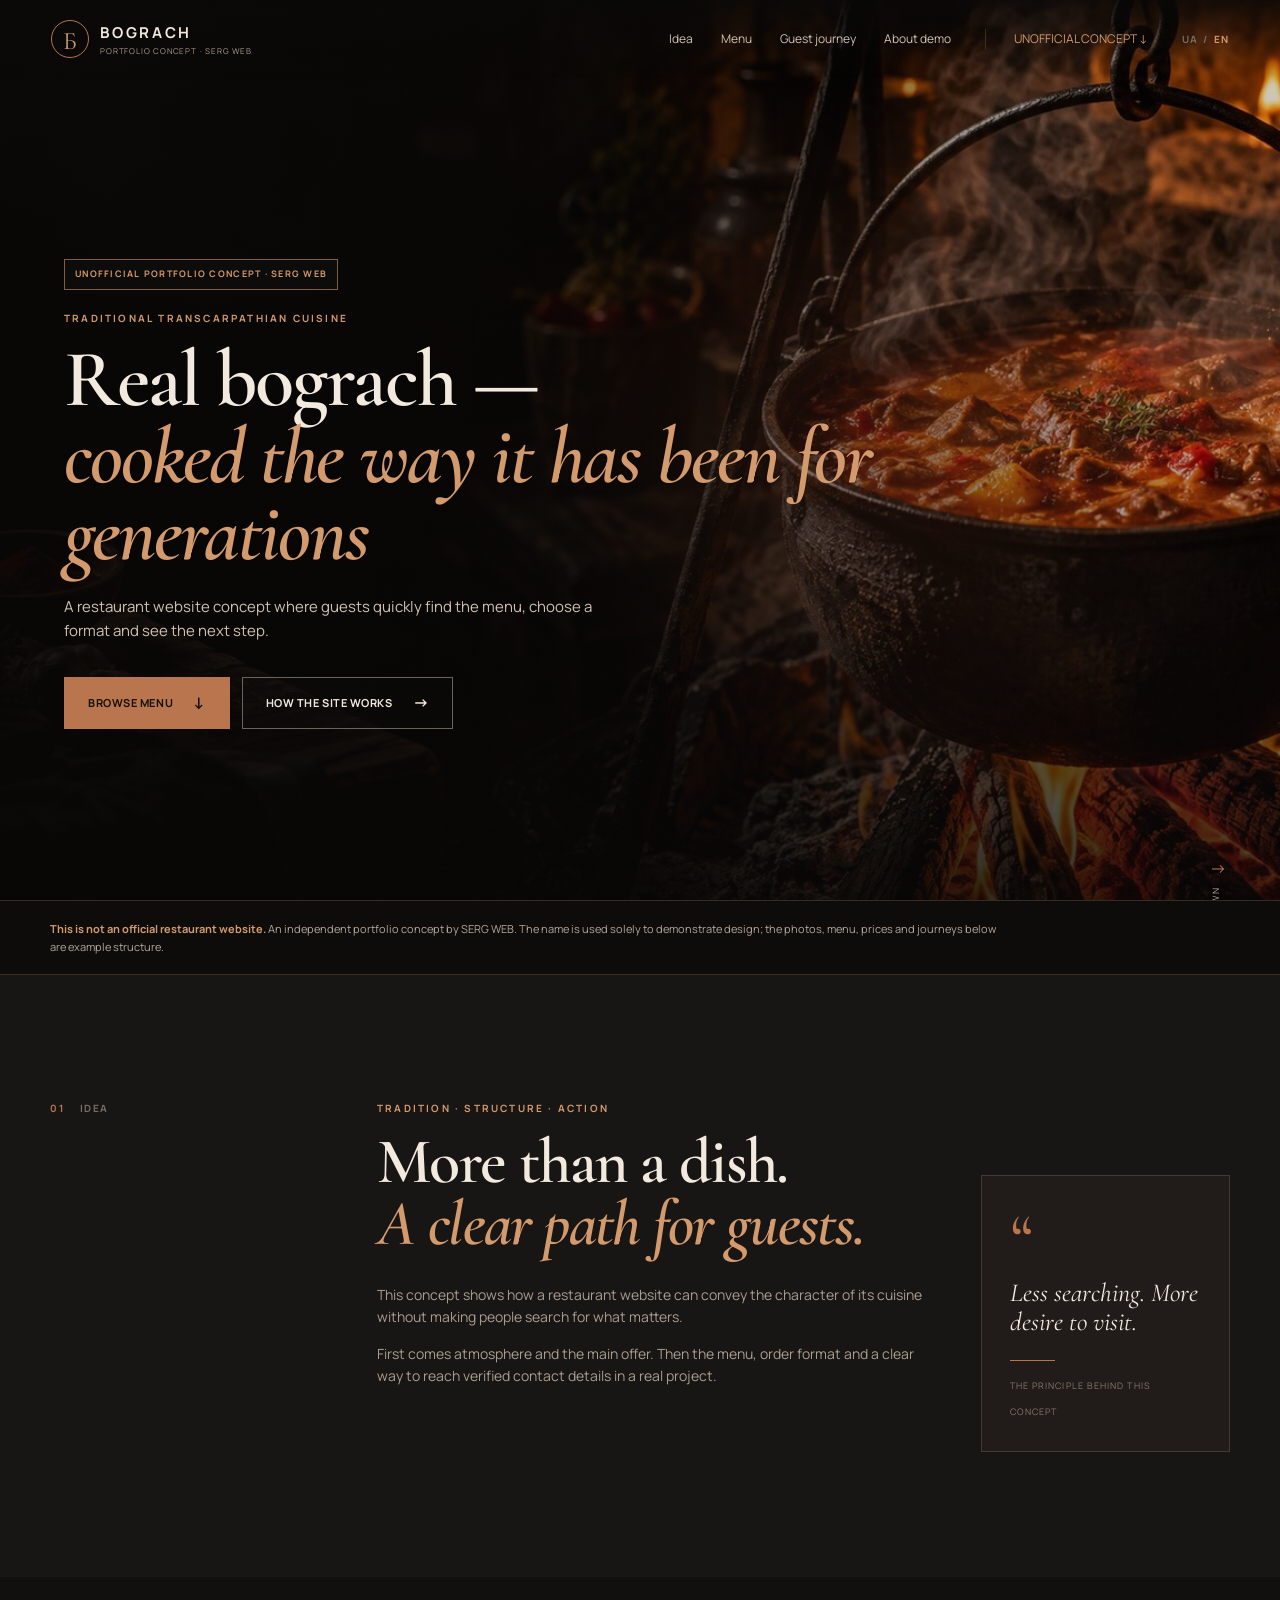
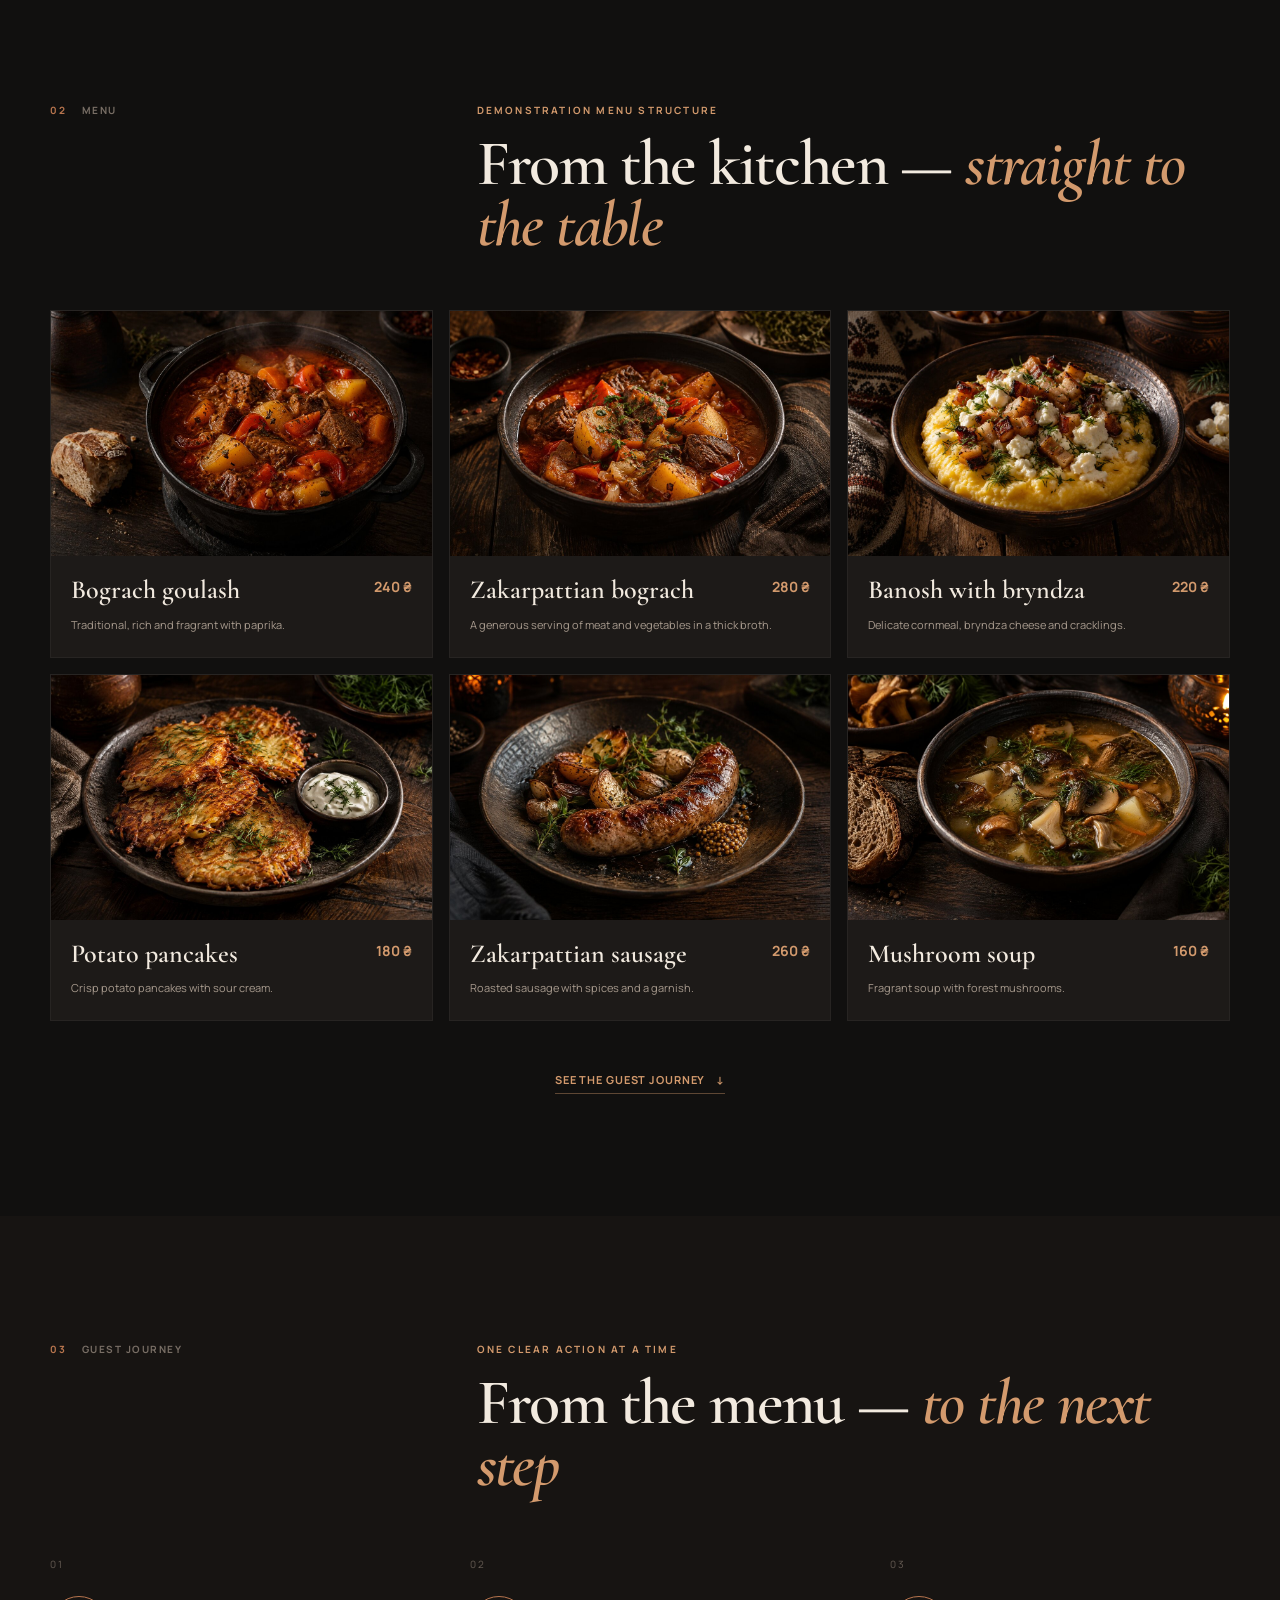
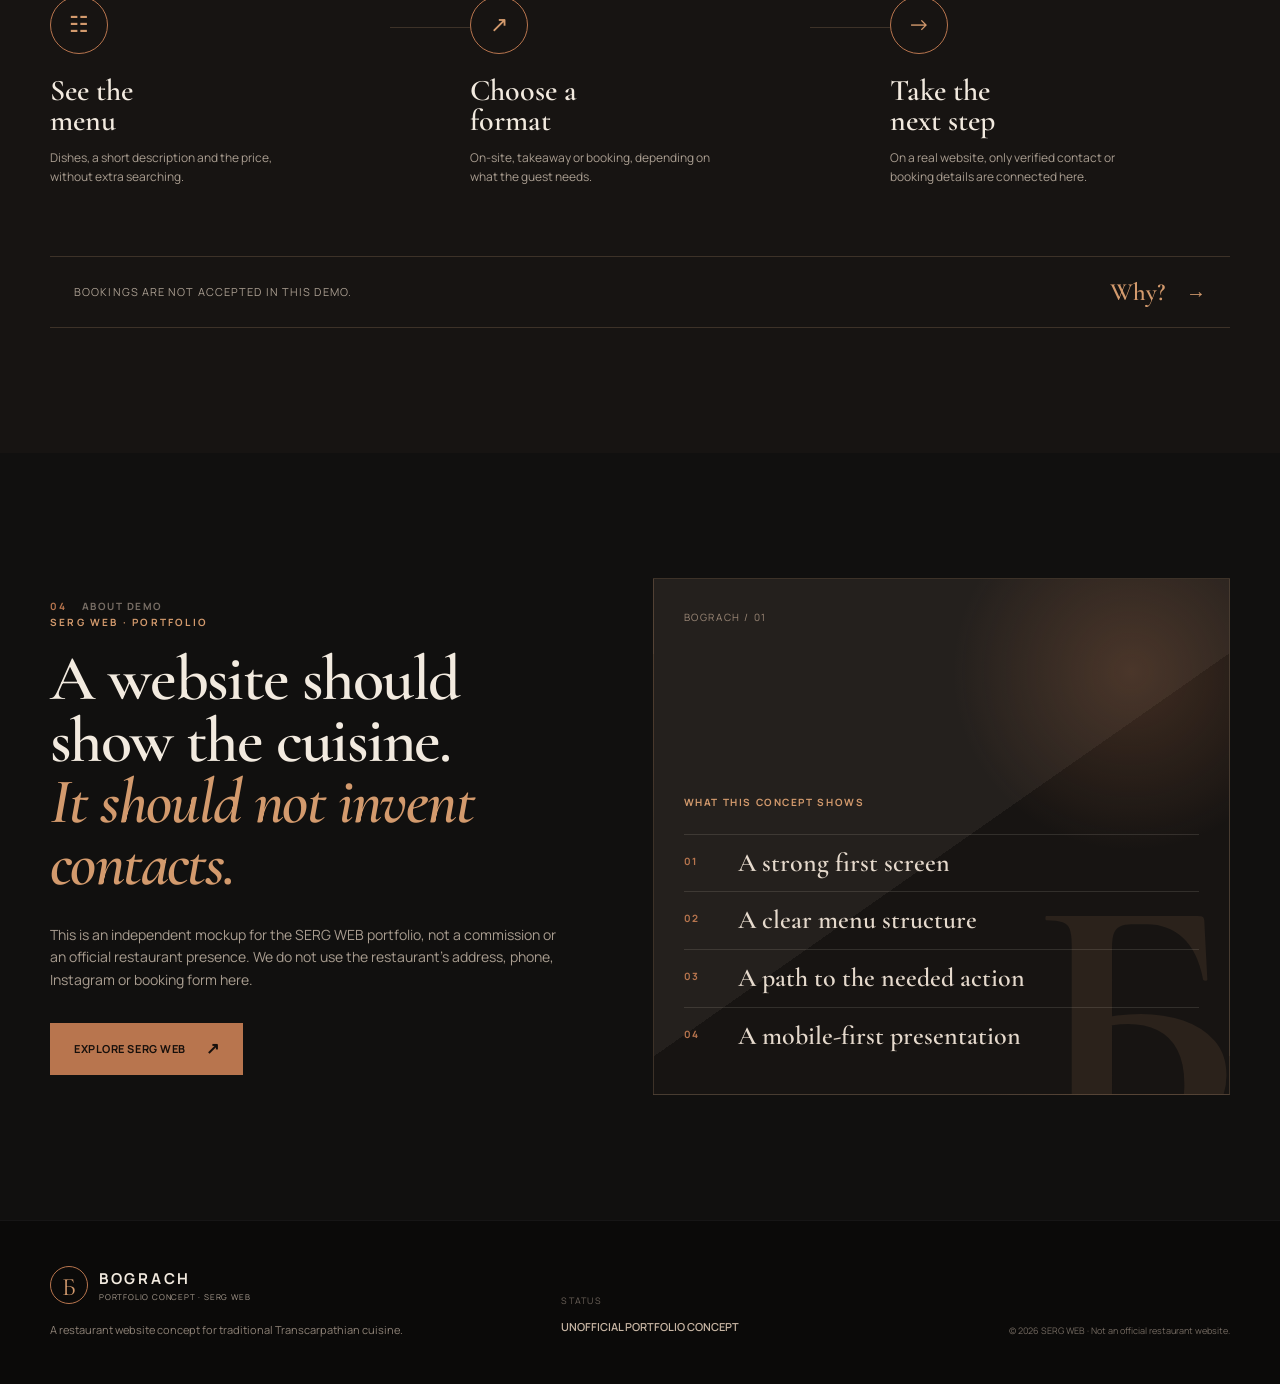
==== en.html @ 455247c4 "Add English language version" ====
<!DOCTYPE html>
<html lang="en">
<head>
  <meta charset="UTF-8">
  <meta name="viewport" content="width=device-width, initial-scale=1.0">
  <meta name="description" content="Bograch is an unofficial SERG WEB portfolio concept for a traditional Transcarpathian restaurant website.">
  <meta name="theme-color" content="#11100f">
  <title>Bograch — portfolio concept · SERG WEB</title>
  <link rel="alternate" hreflang="uk" href="https://karasevsergey93-tech.github.io/bograch-restaurant/">
  <link rel="alternate" hreflang="en" href="https://karasevsergey93-tech.github.io/bograch-restaurant/en.html">
  <link rel="preconnect" href="https://fonts.googleapis.com">
  <link rel="preconnect" href="https://fonts.gstatic.com" crossorigin>
  <link href="https://fonts.googleapis.com/css2?family=Cormorant+Garamond:ital,wght@0,500;0,600;0,700;1,600;1,700&family=Manrope:wght@400;500;600;700&display=swap" rel="stylesheet">
  <link rel="stylesheet" href="style.css">
</head>
<body>
  <header class="site-header">
    <a class="logo" href="#hero" aria-label="Bograch — back to the top">
      <span class="logo-mark">Б</span>
      <span>
        <strong>BOGRACH</strong>
        <small>Portfolio concept · SERG WEB</small>
      </span>
    </a>

    <nav class="nav" id="site-nav" aria-label="Concept navigation">
      <a href="#idea">Idea</a>
      <a href="#menu">Menu</a>
      <a href="#journey">Guest journey</a>
      <a href="#concept">About demo</a>
    </nav>

    <a class="header-link" href="#concept">UNOFFICIAL CONCEPT ↓</a>
    <div class="lang-switch" aria-label="Language selection">
      <a href="./index.html" lang="uk">UA</a><span aria-hidden="true">/</span><a href="./en.html" lang="en" aria-current="page">EN</a>
    </div>
    <button class="menu-toggle" type="button" aria-label="Open menu" aria-expanded="false" aria-controls="site-nav">
      <span></span><span></span>
    </button>
  </header>

  <main>
    <section class="hero" id="hero">
      <img class="hero-bg" src="./assets/bograch-hero-v2.jpg" alt="" aria-hidden="true">
      <div class="hero-overlay"></div>
      <div class="hero-content reveal">
        <p class="concept-kicker">UNOFFICIAL PORTFOLIO CONCEPT · SERG WEB</p>
        <p class="eyebrow">TRADITIONAL TRANSCARPATHIAN CUISINE</p>
        <h1>Real bograch —<br><em>cooked the way it has been for generations</em></h1>
        <p class="hero-text">A restaurant website concept where guests quickly find the menu, choose a format and see the next step.</p>
        <div class="hero-actions">
          <a class="btn btn-primary" href="#menu">Browse menu <span>↓</span></a>
          <a class="btn btn-outline" href="#journey">How the site works <span>→</span></a>
        </div>
      </div>
      <a class="scroll-down" href="#idea" aria-label="Go to the concept idea">
        <span>Scroll down</span><i>↓</i>
      </a>
    </section>

    <section class="disclosure" aria-label="Important notice">
      <div class="container">
        <p><strong>This is not an official restaurant website.</strong> An independent portfolio concept by SERG WEB. The name is used solely to demonstrate design; the photos, menu, prices and journeys below are example structure.</p>
      </div>
    </section>

    <section class="about section" id="idea">
      <div class="container about-grid">
        <div class="section-label reveal">01 <span>Idea</span></div>
        <div class="about-copy reveal">
          <p class="eyebrow">TRADITION · STRUCTURE · ACTION</p>
          <h2>More than a dish.<br><em>A clear path for guests.</em></h2>
          <p>This concept shows how a restaurant website can convey the character of its cuisine without making people search for what matters.</p>
          <p>First comes atmosphere and the main offer. Then the menu, order format and a clear way to reach verified contact details in a real project.</p>
        </div>
        <aside class="about-card reveal">
          <span class="quote-mark">“</span>
          <p>Less searching. More desire to visit.</p>
          <span class="card-line"></span>
          <small>The principle behind this concept</small>
        </aside>
      </div>
    </section>

    <section class="menu-section section" id="menu">
      <div class="container">
        <div class="section-heading reveal">
          <div class="section-label">02 <span>Menu</span></div>
          <div>
            <p class="eyebrow">DEMONSTRATION MENU STRUCTURE</p>
            <h2>From the kitchen — <em>straight to the table</em></h2>
          </div>
        </div>

        <div class="menu-grid">
          <article class="menu-card reveal">
            <div class="dish-image"><img src="./assets/menu-bograch-goulash.jpg" alt="Illustrative photo of bograch goulash" loading="lazy"></div>
            <div class="dish-info"><h3>Bograch goulash</h3><strong>240 ₴</strong><p>Traditional, rich and fragrant with paprika.</p></div>
          </article>
          <article class="menu-card reveal">
            <div class="dish-image"><img src="./assets/menu-bograch-zakarpattia.jpg" alt="Illustrative photo of Zakarpattian bograch" loading="lazy"></div>
            <div class="dish-info"><h3>Zakarpattian bograch</h3><strong>280 ₴</strong><p>A generous serving of meat and vegetables in a thick broth.</p></div>
          </article>
          <article class="menu-card reveal">
            <div class="dish-image"><img src="./assets/menu-banosh-brynza.jpg" alt="Illustrative photo of banosh with bryndza" loading="lazy"></div>
            <div class="dish-info"><h3>Banosh with bryndza</h3><strong>220 ₴</strong><p>Delicate cornmeal, bryndza cheese and cracklings.</p></div>
          </article>
          <article class="menu-card reveal">
            <div class="dish-image"><img src="./assets/menu-deruny.jpg" alt="Illustrative photo of potato pancakes with sour cream" loading="lazy"></div>
            <div class="dish-info"><h3>Potato pancakes</h3><strong>180 ₴</strong><p>Crisp potato pancakes with sour cream.</p></div>
          </article>
          <article class="menu-card reveal">
            <div class="dish-image"><img src="./assets/menu-zakarpattia-sausage.jpg" alt="Illustrative photo of Zakarpattian sausage" loading="lazy"></div>
            <div class="dish-info"><h3>Zakarpattian sausage</h3><strong>260 ₴</strong><p>Roasted sausage with spices and a garnish.</p></div>
          </article>
          <article class="menu-card reveal">
            <div class="dish-image"><img src="./assets/menu-mushroom-soup.jpg" alt="Illustrative photo of mushroom soup" loading="lazy"></div>
            <div class="dish-info"><h3>Mushroom soup</h3><strong>160 ₴</strong><p>Fragrant soup with forest mushrooms.</p></div>
          </article>
        </div>

        <div class="center-action reveal">
          <a class="text-link" href="#journey">See the guest journey <span>↓</span></a>
        </div>
      </div>
    </section>

    <section class="journey section" id="journey">
      <div class="container">
        <div class="section-heading reveal">
          <div class="section-label">03 <span>Guest journey</span></div>
          <div>
            <p class="eyebrow">ONE CLEAR ACTION AT A TIME</p>
            <h2>From the menu — <em>to the next step</em></h2>
          </div>
        </div>

        <div class="timeline">
          <article class="timeline-step reveal">
            <span class="step-number">01</span>
            <div class="step-icon">☷</div>
            <h3>See the<br>menu</h3>
            <p>Dishes, a short description and the price, without extra searching.</p>
          </article>
          <div class="timeline-line"></div>
          <article class="timeline-step reveal">
            <span class="step-number">02</span>
            <div class="step-icon">↗︎</div>
            <h3>Choose a<br>format</h3>
            <p>On-site, takeaway or booking, depending on what the guest needs.</p>
          </article>
          <div class="timeline-line"></div>
          <article class="timeline-step reveal">
            <span class="step-number">03</span>
            <div class="step-icon">→</div>
            <h3>Take the<br>next step</h3>
            <p>On a real website, only verified contact or booking details are connected here.</p>
          </article>
        </div>

        <div class="journey-note reveal">
          <span>Bookings are not accepted in this demo.</span>
          <a href="#concept">Why? <b>→</b></a>
        </div>
      </div>
    </section>

    <section class="concept section" id="concept">
      <div class="container concept-grid">
        <div class="concept-info reveal">
          <div class="section-label">04 <span>About demo</span></div>
          <p class="eyebrow">SERG WEB · PORTFOLIO</p>
          <h2>A website should show the cuisine.<br><em>It should not invent contacts.</em></h2>
          <p>This is an independent mockup for the SERG WEB portfolio, not a commission or an official restaurant presence. We do not use the restaurant's address, phone, Instagram or booking form here.</p>
          <a class="btn btn-primary" href="https://karasevsergey93-tech.github.io/SERG-WEB/v2/" target="_blank" rel="noopener noreferrer">Explore SERG WEB <span>↗︎</span></a>
        </div>

        <div class="concept-panel reveal" aria-label="What this concept shows">
          <span class="panel-index">BOGRACH / 01</span>
          <div class="panel-content">
            <p>WHAT THIS CONCEPT SHOWS</p>
            <ul>
              <li><span>01</span> A strong first screen</li>
              <li><span>02</span> A clear menu structure</li>
              <li><span>03</span> A path to the needed action</li>
              <li><span>04</span> A mobile-first presentation</li>
            </ul>
          </div>
          <span class="panel-mark">Б</span>
        </div>
      </div>
    </section>
  </main>

  <footer class="footer">
    <div class="container footer-grid">
      <div class="footer-brand">
        <a class="logo" href="#hero" aria-label="Bograch — back to the top">
          <span class="logo-mark">Б</span>
          <span><strong>BOGRACH</strong><small>Portfolio concept · SERG WEB</small></span>
        </a>
        <p>A restaurant website concept for traditional Transcarpathian cuisine.</p>
      </div>
      <div class="footer-note">
        <span>STATUS</span>
        <strong>UNOFFICIAL PORTFOLIO CONCEPT</strong>
      </div>
      <div class="footer-copy">© 2026 SERG WEB · Not an official restaurant website.</div>
    </div>
  </footer>

  <script src="script.js"></script>
</body>
</html>
---- style.css ----
:root {
  --bg: #11100f;
  --bg-soft: #181614;
  --card: #1d1a18;
  --text: #f2eadf;
  --muted: #a99d90;
  --copper: #b8754e;
  --copper-light: #d39a6d;
  --line: rgba(214, 169, 132, .20);
  --max: 1180px;
}

* { box-sizing: border-box; margin: 0; padding: 0; }
html { scroll-behavior: smooth; }
body { background: var(--bg); color: var(--text); font-family: "Manrope", sans-serif; line-height: 1.6; overflow-x: hidden; }
a { color: inherit; text-decoration: none; }
a:focus-visible, button:focus-visible { outline: 2px solid var(--copper-light); outline-offset: 4px; }
img { max-width: 100%; display: block; }
button { font: inherit; }
.container { width: min(var(--max), calc(100% - 48px)); margin-inline: auto; }

.site-header {
  position: fixed; z-index: 100; inset: 0 0 auto; width: 100%;
  padding: 20px 4vw; display: flex; align-items: center; gap: 34px;
  background: linear-gradient(to bottom, rgba(10,9,8,.86), transparent);
  transition: background .28s ease, padding .28s ease, backdrop-filter .28s ease;
}
.site-header.scrolled { background: rgba(15,14,13,.94); backdrop-filter: blur(12px); padding-block: 14px; }
.logo { display: inline-flex; align-items: center; gap: 11px; }
.logo-mark {
  width: 38px; height: 38px; display: grid; place-items: center; flex: 0 0 auto;
  border: 1px solid var(--copper); color: var(--copper-light);
  font-family: "Cormorant Garamond", serif; font-size: 25px; border-radius: 50%;
}
.logo strong { display: block; font-size: 15px; letter-spacing: .18em; }
.logo small { display: block; color: var(--muted); font-size: 8px; letter-spacing: .1em; text-transform: uppercase; }
.nav { display: flex; gap: 28px; margin-left: auto; }
.nav a, .header-link { color: #cfc3b6; font-size: 12px; transition: color .25s ease; }
.header-link { border-left: 1px solid var(--line); padding-left: 28px; color: var(--copper-light); }
.lang-switch { display: flex; align-items: center; gap: 6px; color: #776d64; font-size: 10px; font-weight: 700; letter-spacing: .08em; }
.lang-switch a { color: inherit; transition: color .25s ease; }
.lang-switch a[aria-current="page"] { color: var(--copper-light); }
.menu-toggle { display: none; border: 0; background: transparent; width: 42px; height: 42px; }
.menu-toggle span { display: block; width: 24px; height: 1px; background: var(--text); margin: 6px auto; }

.hero { min-height: 100svh; position: relative; display: grid; place-items: center; overflow: hidden; isolation: isolate; }
.hero-bg { position: absolute; inset: 0; width: 100%; height: 100%; object-fit: cover; z-index: -3; }
.hero-overlay {
  position: absolute; inset: 0; z-index: -2;
  background:
    radial-gradient(circle at 70% 48%, rgba(115,55,32,.18), transparent 35%),
    linear-gradient(90deg, rgba(8,7,6,.90) 0%, rgba(8,7,6,.66) 44%, rgba(8,7,6,.19) 100%),
    linear-gradient(0deg, rgba(8,7,6,.74), transparent 50%);
}
.hero-content { width: min(950px, calc(100% - 48px)); margin-right: auto; margin-left: max(5vw, calc((100vw - var(--max))/2)); padding-top: 88px; }
.concept-kicker {
  width: fit-content; margin-bottom: 20px; padding: 7px 10px; border: 1px solid rgba(211,154,109,.58);
  color: var(--copper-light); background: rgba(17,16,15,.58); font-size: 9px; font-weight: 700;
  letter-spacing: .14em; text-transform: uppercase;
}
.eyebrow { color: var(--copper-light); font-size: 10px; font-weight: 700; letter-spacing: .22em; text-transform: uppercase; margin-bottom: 15px; }
h1, h2 { font-family: "Cormorant Garamond", serif; font-weight: 600; line-height: .96; letter-spacing: -.025em; }
h1 { font-size: clamp(54px, 6.3vw, 88px); max-width: 900px; }
h2 { font-size: clamp(46px, 5vw, 68px); }
em { color: var(--copper-light); font-style: italic; }
.hero-text { max-width: 540px; margin-top: 22px; color: #d0c1b1; font-size: 15px; }
.hero-actions { display: flex; flex-wrap: wrap; gap: 12px; margin-top: 34px; }
.btn {
  display: inline-flex; justify-content: center; align-items: center; gap: 20px; min-height: 52px; padding: 0 23px;
  border: 1px solid var(--copper); font-size: 11px; font-weight: 700; letter-spacing: .05em; text-transform: uppercase;
  transition: transform .28s ease, background .28s ease, color .28s ease, border-color .28s ease;
}
.btn span { font-size: 16px; }
.btn-primary { background: var(--copper); color: #17100c; }
.btn-outline { color: var(--text); border-color: rgba(242,234,223,.4); background: rgba(20,18,16,.2); }
.scroll-down {
  position: absolute; right: 5vw; bottom: 25px; display: flex; align-items: center; gap: 12px; color: #b8a69a;
  font-size: 9px; letter-spacing: .15em; text-transform: uppercase; transform: rotate(-90deg); transform-origin: right center;
}
.scroll-down i { font-style: normal; color: var(--copper); font-size: 17px; }

.disclosure { background: #0d0c0b; border-block: 1px solid var(--line); }
.disclosure p { max-width: 960px; padding: 19px 0; color: #b5a79a; font-size: 11px; }
.disclosure strong { color: var(--copper-light); }

.section { position: relative; padding: 125px 0; }
.section-label { color: var(--copper); font-size: 10px; font-weight: 700; letter-spacing: .15em; text-transform: uppercase; }
.section-label span { color: #786e65; margin-left: 12px; }
.about { background: var(--bg-soft); overflow: hidden; }
.about-grid { display: grid; grid-template-columns: 1fr 2fr .9fr; gap: 50px; align-items: start; }
.about-copy { max-width: 690px; }
.about-copy h2 { margin-bottom: 30px; }
.about-copy > p:not(.eyebrow), .concept-info > p:not(.eyebrow) { max-width: 620px; margin-bottom: 14px; color: var(--muted); font-size: 14px; }
.about-card { margin-top: 75px; min-height: 230px; padding: 28px; border: 1px solid var(--line); background: #211c19; }
.quote-mark { color: var(--copper); font: 70px/1 "Cormorant Garamond", serif; }
.about-card p { margin: 5px 0 24px; font: italic 26px/1.1 "Cormorant Garamond", serif; }
.card-line { display: block; width: 45px; height: 1px; margin-bottom: 10px; background: var(--copper); }
.about-card small { color: #85786d; font-size: 9px; letter-spacing: .12em; text-transform: uppercase; }

.menu-section { background: var(--bg); }
.section-heading { display: grid; grid-template-columns: 1fr 2fr; gap: 50px; align-items: start; margin-bottom: 55px; }
.menu-grid { display: grid; grid-template-columns: repeat(3, 1fr); gap: 16px; }
.menu-card { background: var(--card); border: 1px solid rgba(255,255,255,.045); transition: transform .3s ease, border-color .3s ease; }
.dish-image {
  height: 245px; position: relative; overflow: hidden;
  background: #211c19;
}
.dish-image img { width: 100%; height: 100%; object-fit: cover; }
.dish-info { padding: 20px 20px 23px; }
.dish-info h3 { display: inline; font: 600 26px/1.05 "Cormorant Garamond", serif; }
.dish-info strong { float: right; color: var(--copper-light); font-size: 14px; }
.dish-info p { clear: both; padding-top: 10px; color: #a79a8d; font-size: 11px; }
.center-action { margin-top: 45px; text-align: center; }
.text-link { padding-bottom: 6px; border-bottom: 1px solid rgba(211,154,109,.4); color: var(--copper-light); font-size: 11px; font-weight: 700; letter-spacing: .08em; text-transform: uppercase; }
.text-link span { margin-left: 8px; }

.journey { background: #171412; }
.timeline { display: grid; grid-template-columns: 1fr 80px 1fr 80px 1fr; align-items: start; }
.timeline-step { position: relative; }
.step-number { color: #665c54; font-size: 10px; letter-spacing: .15em; }
.step-icon { width: 58px; height: 58px; display: grid; place-items: center; margin: 20px 0 22px; border: 1px solid var(--copper); border-radius: 50%; color: var(--copper-light); font-size: 22px; }
.timeline-step h3 { font: 600 30px/1 "Cormorant Garamond", serif; }
.timeline-step p { max-width: 240px; margin-top: 12px; color: var(--muted); font-size: 12px; }
.timeline-line { height: 1px; margin-top: 77px; background: var(--line); }
.journey-note { display: flex; align-items: center; justify-content: space-between; gap: 24px; margin-top: 70px; padding: 20px 24px; border-block: 1px solid var(--line); }
.journey-note span { color: #a99d90; font-size: 11px; letter-spacing: .1em; text-transform: uppercase; }
.journey-note a { color: var(--copper-light); font: 600 25px "Cormorant Garamond", serif; }
.journey-note b { margin-left: 15px; font: normal 20px sans-serif; }

.concept { background: var(--bg); }
.concept-grid { display: grid; grid-template-columns: .95fr 1.05fr; gap: 80px; align-items: stretch; }
.concept-info { padding: 20px 0; }
.concept-info h2 { margin: 18px 0 30px; }
.concept-info .btn { margin-top: 18px; }
.concept-panel {
  position: relative; display: flex; flex-direction: column; justify-content: space-between; min-height: 500px; padding: 30px;
  overflow: hidden; border: 1px solid var(--line); background:
    radial-gradient(circle at 83% 18%, rgba(184,117,78,.26), transparent 28%),
    linear-gradient(145deg, #24201d 0 52%, #171412 52% 100%);
}
.panel-index { color: #9d8978; font-size: 10px; letter-spacing: .16em; }
.panel-content { position: relative; z-index: 1; }
.panel-content p { color: var(--copper-light); font-size: 10px; font-weight: 700; letter-spacing: .16em; }
.panel-content ul { list-style: none; margin-top: 24px; }
.panel-content li { display: grid; grid-template-columns: 42px 1fr; gap: 12px; padding: 14px 0; border-top: 1px solid rgba(242,234,223,.12); color: #e5d9cc; font: 600 26px/1.1 "Cormorant Garamond", serif; }
.panel-content li span { color: var(--copper); font: 700 10px "Manrope", sans-serif; letter-spacing: .1em; padding-top: 5px; }
.panel-mark { position: absolute; right: -16px; bottom: -58px; color: rgba(211,154,109,.10); font: 700 360px/.7 "Cormorant Garamond", serif; }

.footer { padding: 45px 0; border-top: 1px solid rgba(255,255,255,.05); background: #0b0a09; }
.footer-grid { display: grid; grid-template-columns: 1.5fr 1fr 1fr; gap: 40px; align-items: end; }
.footer-brand p { margin-top: 17px; color: #8e8277; font-size: 11px; }
.footer-note span { display: block; margin-bottom: 5px; color: #6d635b; font-size: 9px; letter-spacing: .14em; text-transform: uppercase; }
.footer-note strong { color: #c8b6a4; font-size: 11px; font-weight: 600; }
.footer-copy { color: #756b62; font-size: 9px; text-align: right; }

.js .reveal { opacity: 0; transform: translateY(28px); transition: opacity .65s ease, transform .65s ease; }
.js .reveal.visible { opacity: 1; transform: translateY(0); }

@media (hover: hover) {
  .nav a:hover, .header-link:hover { color: var(--copper-light); }
  .lang-switch a:hover { color: var(--copper-light); }
  .btn-primary:hover { background: var(--copper-light); transform: translateY(-2px); }
  .btn-outline:hover { border-color: var(--copper); color: var(--copper-light); transform: translateY(-2px); }
  .menu-card:hover { border-color: var(--line); transform: translateY(-5px); }
}
@media (hover: none) {
  .btn:active, .menu-card:active { transform: scale(.985); }
}
@media (max-width: 900px) {
  .site-header { padding: 16px 24px; gap: 16px; }
  .nav, .header-link { display: none; }
  .lang-switch { margin-left: auto; }
  .menu-toggle { display: block; margin-left: 0; }
  .nav.open { display: flex; position: absolute; top: 70px; left: 0; width: 100%; padding: 22px 24px; border-top: 1px solid var(--line); background: rgba(17,16,15,.98); flex-direction: column; gap: 18px; }
  .hero-content { margin-left: 24px; }
  .about-grid, .section-heading, .concept-grid { grid-template-columns: 1fr; gap: 25px; }
  .about-card { max-width: 340px; margin-top: 10px; }
  .menu-grid { grid-template-columns: repeat(2, 1fr); }
  .timeline { grid-template-columns: 1fr; gap: 20px; }
  .timeline-line { display: none; }
  .timeline-step { padding-bottom: 15px; border-bottom: 1px solid var(--line); }
  .step-icon { margin-top: 10px; }
  .concept-grid { gap: 40px; }
  .concept-panel { min-height: 440px; }
  .footer-grid { grid-template-columns: 1fr 1fr; }
  .footer-copy { grid-column: 1 / -1; text-align: left; }
}
@media (max-width: 600px) {
  .container { width: min(100% - 32px, var(--max)); }
  .hero { min-height: 760px; }
  .hero-content { width: calc(100% - 32px); margin: 0 16px; padding-top: 72px; }
  .hero-bg { object-position: 64% center; }
  .hero-overlay { background: linear-gradient(90deg, rgba(8,7,6,.92), rgba(8,7,6,.55)), linear-gradient(0deg, rgba(8,7,6,.84), transparent 55%); }
  .concept-kicker { max-width: 270px; font-size: 8px; }
  h1 { font-size: clamp(48px, 14vw, 66px); }
  h2 { font-size: 48px; }
  .hero-actions { flex-direction: column; }
  .btn { width: 100%; }
  .scroll-down { display: none; }
  .disclosure p { padding: 16px 0; font-size: 10px; }
  .section { padding: 85px 0; }
  .menu-grid { grid-template-columns: 1fr; }
  .dish-image { height: 230px; }
  .journey-note { flex-direction: column; align-items: flex-start; gap: 10px; }
  .journey-note a { font-size: 23px; }
  .concept-panel { min-height: 400px; padding: 24px; }
  .panel-content li { font-size: 23px; }
  .footer-grid { grid-template-columns: 1fr; gap: 25px; }
  .footer-copy { grid-column: auto; }
}
@media (max-width: 380px) {
  .logo small { display: none; }
}
@media (prefers-reduced-motion: reduce) {
  html { scroll-behavior: auto; }
  *, *::before, *::after { transition-duration: .01ms !important; animation-duration: .01ms !important; animation-iteration-count: 1 !important; }
  .reveal { opacity: 1 !important; transform: none !important; }
}
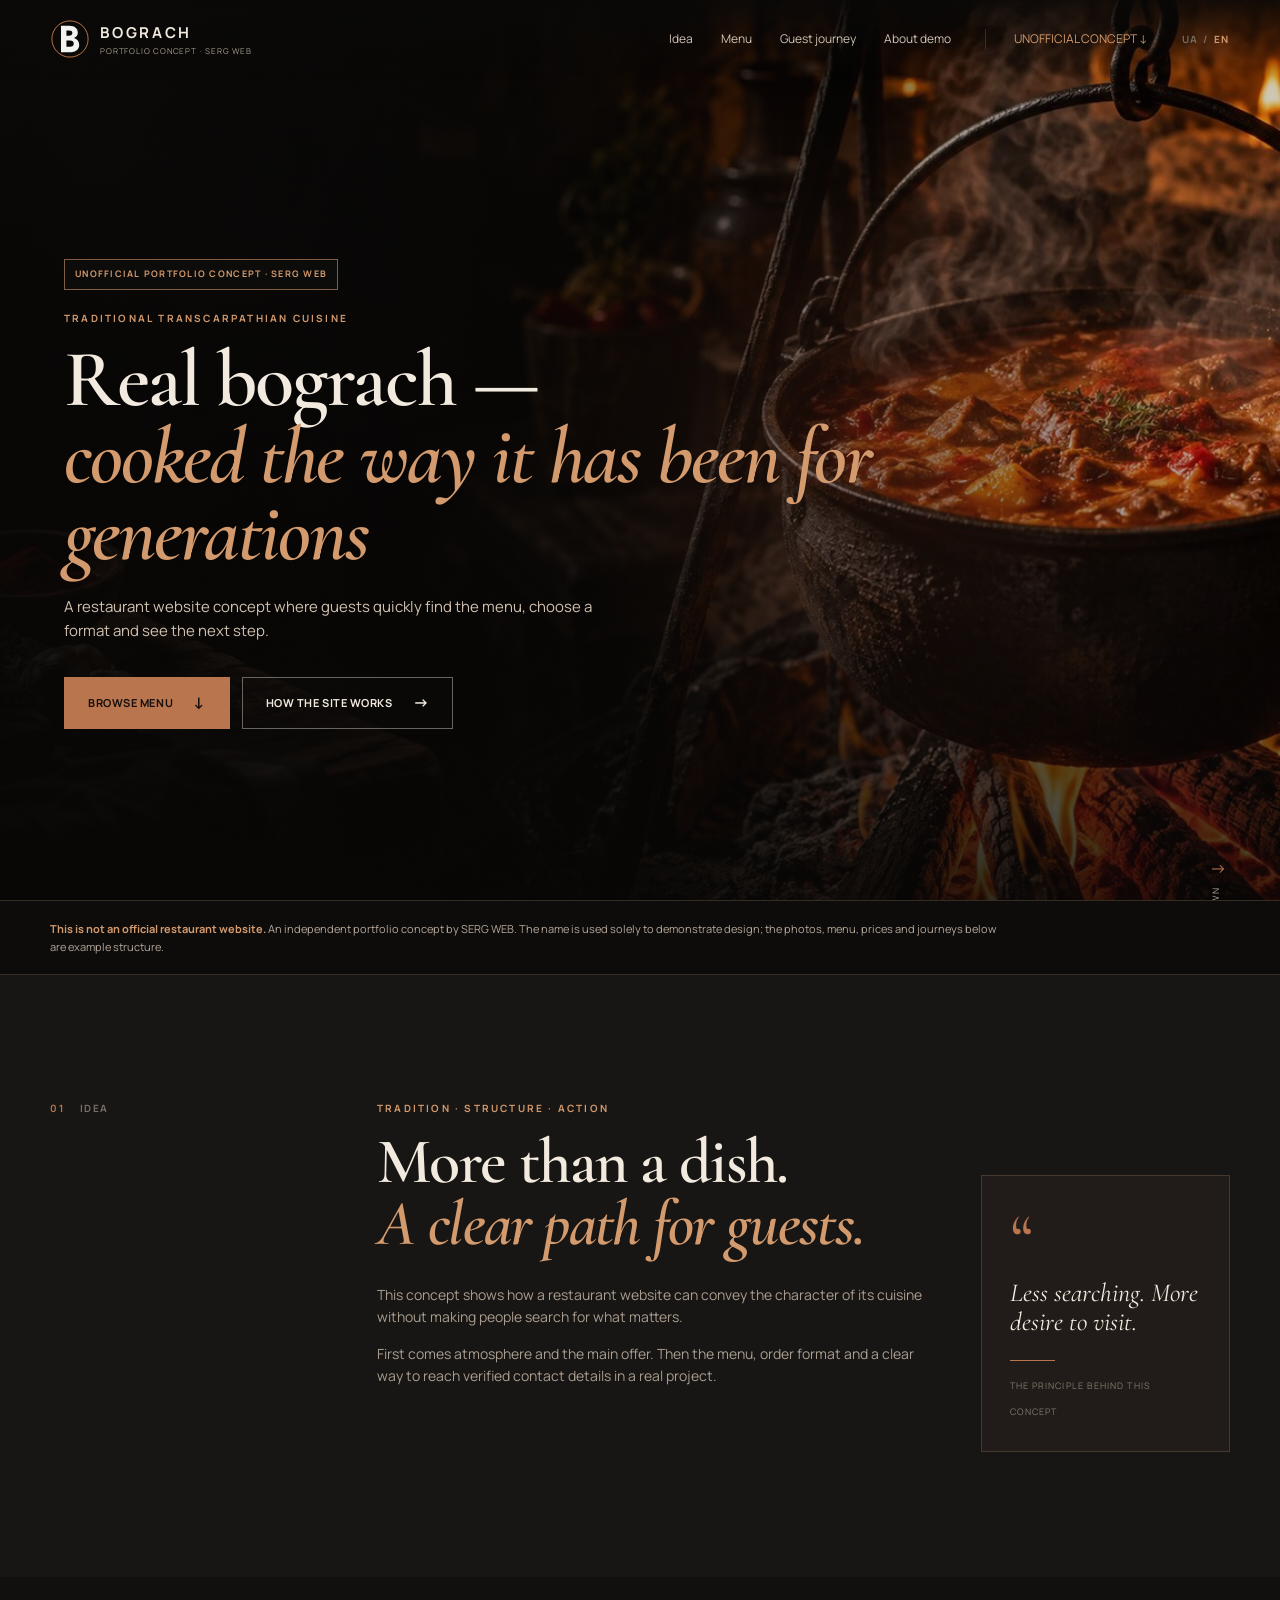
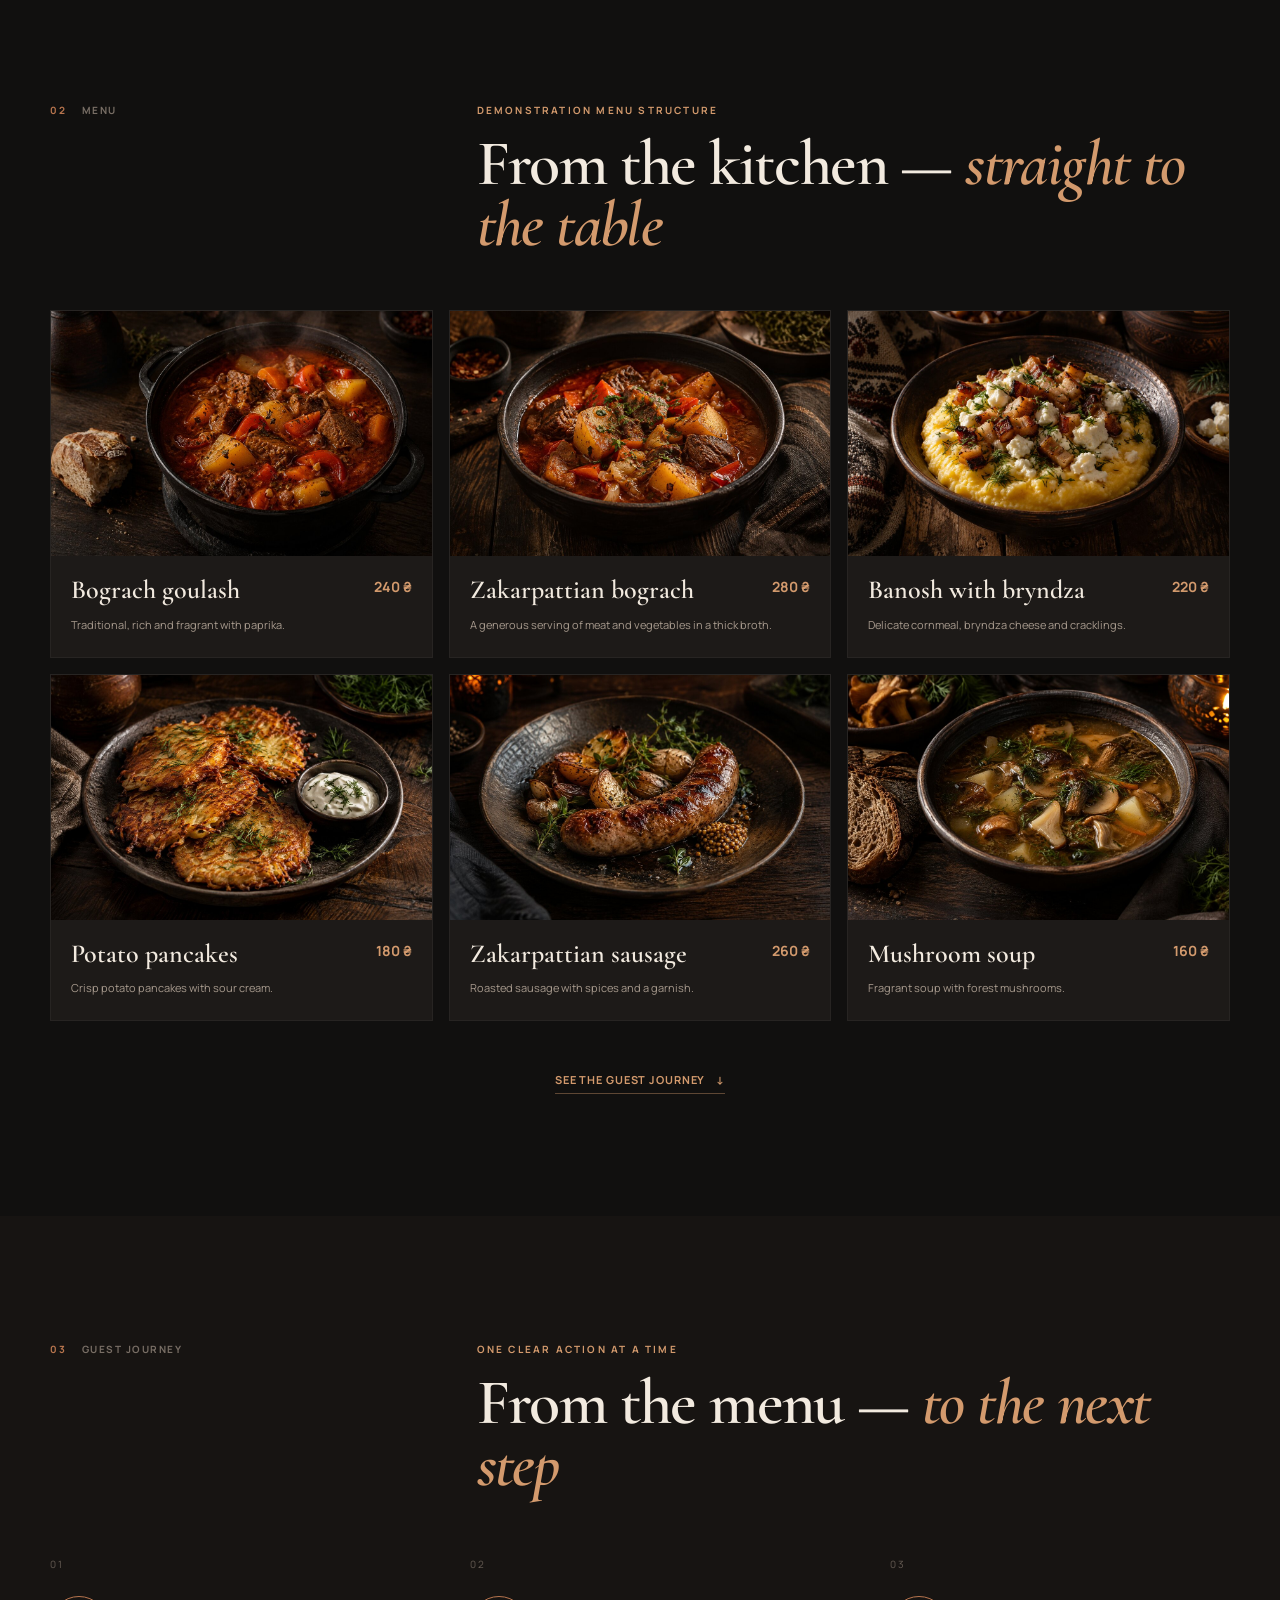
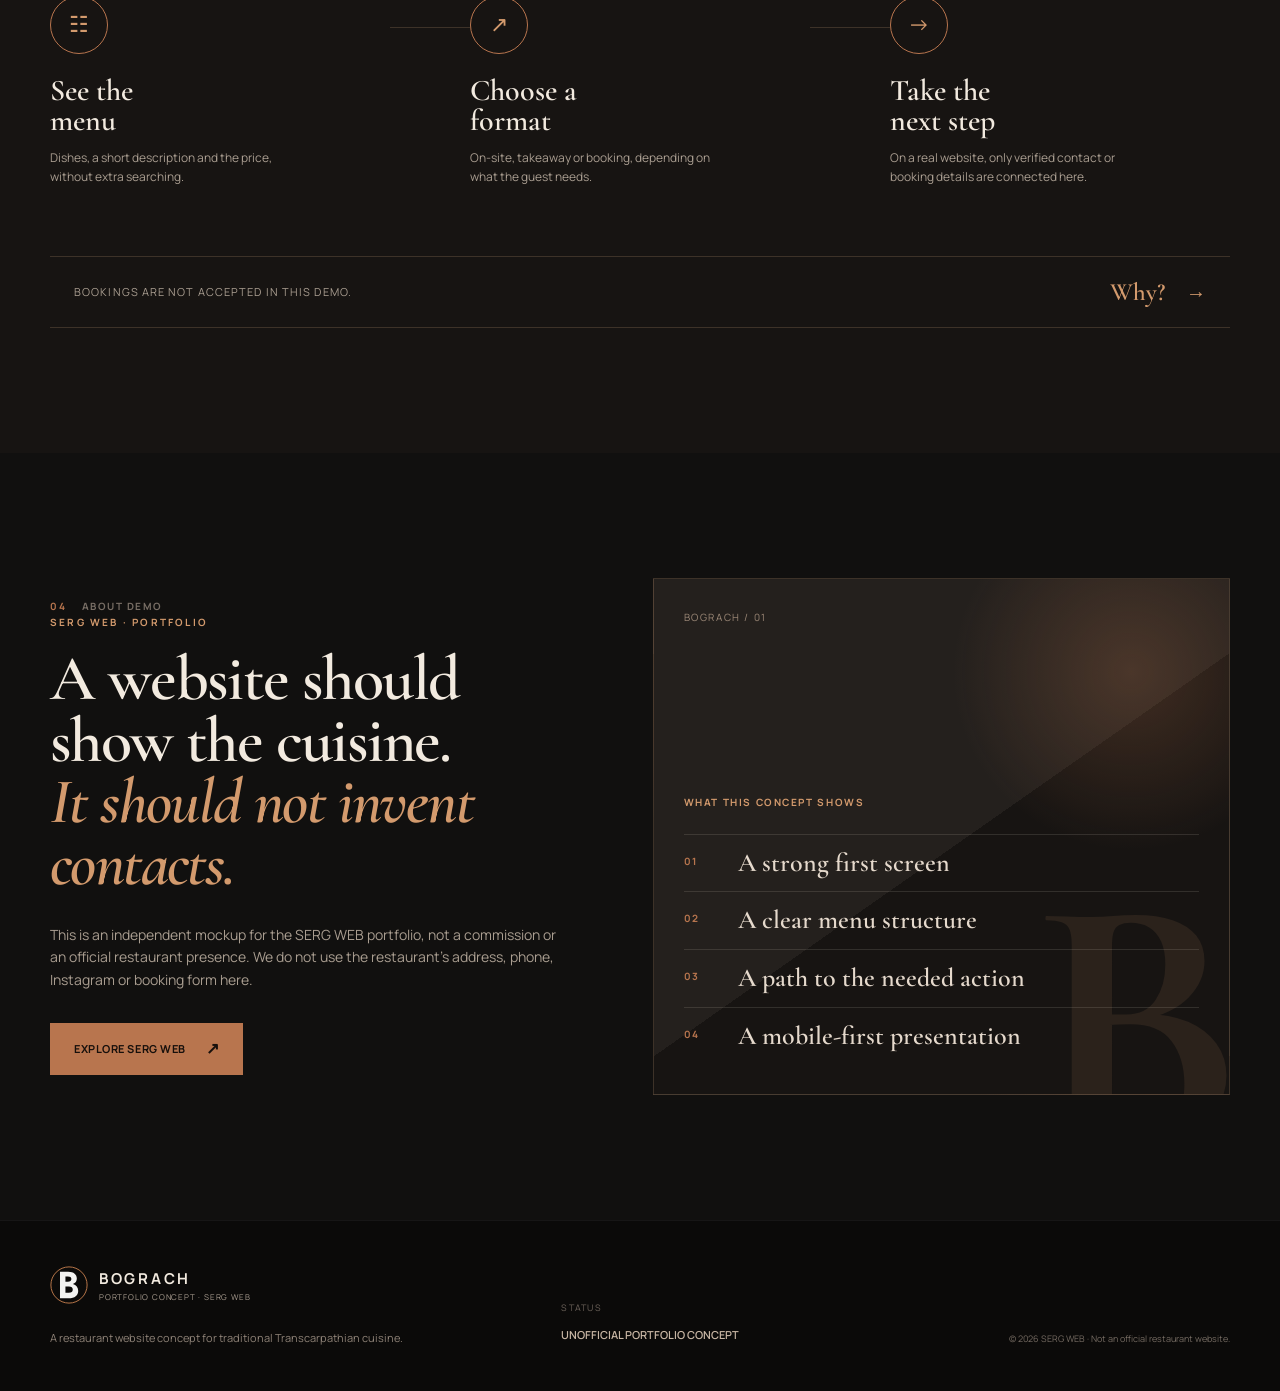
==== commit 44271303: "Add approved Bograch brand mark" ====
--- a/en.html
+++ b/en.html
@@ -6,6 +6,7 @@
   <meta name="description" content="Bograch is an unofficial SERG WEB portfolio concept for a traditional Transcarpathian restaurant website.">
   <meta name="theme-color" content="#11100f">
   <title>Bograch — portfolio concept · SERG WEB</title>
+  <link rel="icon" type="image/svg+xml" href="./assets/bograch-favicon.svg">
   <link rel="alternate" hreflang="uk" href="https://karasevsergey93-tech.github.io/bograch-restaurant/">
   <link rel="alternate" hreflang="en" href="https://karasevsergey93-tech.github.io/bograch-restaurant/en.html">
   <link rel="preconnect" href="https://fonts.googleapis.com">
@@ -16,7 +17,7 @@
 <body>
   <header class="site-header">
     <a class="logo" href="#hero" aria-label="Bograch — back to the top">
-      <span class="logo-mark">Б</span>
+      <img class="logo-mark" src="./assets/bograch-mark.svg" alt="">
       <span>
         <strong>BOGRACH</strong>
         <small>Portfolio concept · SERG WEB</small>
@@ -186,7 +187,7 @@
               <li><span>04</span> A mobile-first presentation</li>
             </ul>
           </div>
-          <span class="panel-mark">Б</span>
+          <span class="panel-mark">B</span>
         </div>
       </div>
     </section>
@@ -196,7 +197,7 @@
     <div class="container footer-grid">
       <div class="footer-brand">
         <a class="logo" href="#hero" aria-label="Bograch — back to the top">
-          <span class="logo-mark">Б</span>
+          <img class="logo-mark" src="./assets/bograch-mark.svg" alt="">
           <span><strong>BOGRACH</strong><small>Portfolio concept · SERG WEB</small></span>
         </a>
         <p>A restaurant website concept for traditional Transcarpathian cuisine.</p>
--- a/style.css
+++ b/style.css
@@ -28,9 +28,7 @@
 .site-header.scrolled { background: rgba(15,14,13,.94); backdrop-filter: blur(12px); padding-block: 14px; }
 .logo { display: inline-flex; align-items: center; gap: 11px; }
 .logo-mark {
-  width: 38px; height: 38px; display: grid; place-items: center; flex: 0 0 auto;
-  border: 1px solid var(--copper); color: var(--copper-light);
-  font-family: "Cormorant Garamond", serif; font-size: 25px; border-radius: 50%;
+  width: 38px; height: 38px; display: block; flex: 0 0 auto;
 }
 .logo strong { display: block; font-size: 15px; letter-spacing: .18em; }
 .logo small { display: block; color: var(--muted); font-size: 8px; letter-spacing: .1em; text-transform: uppercase; }
